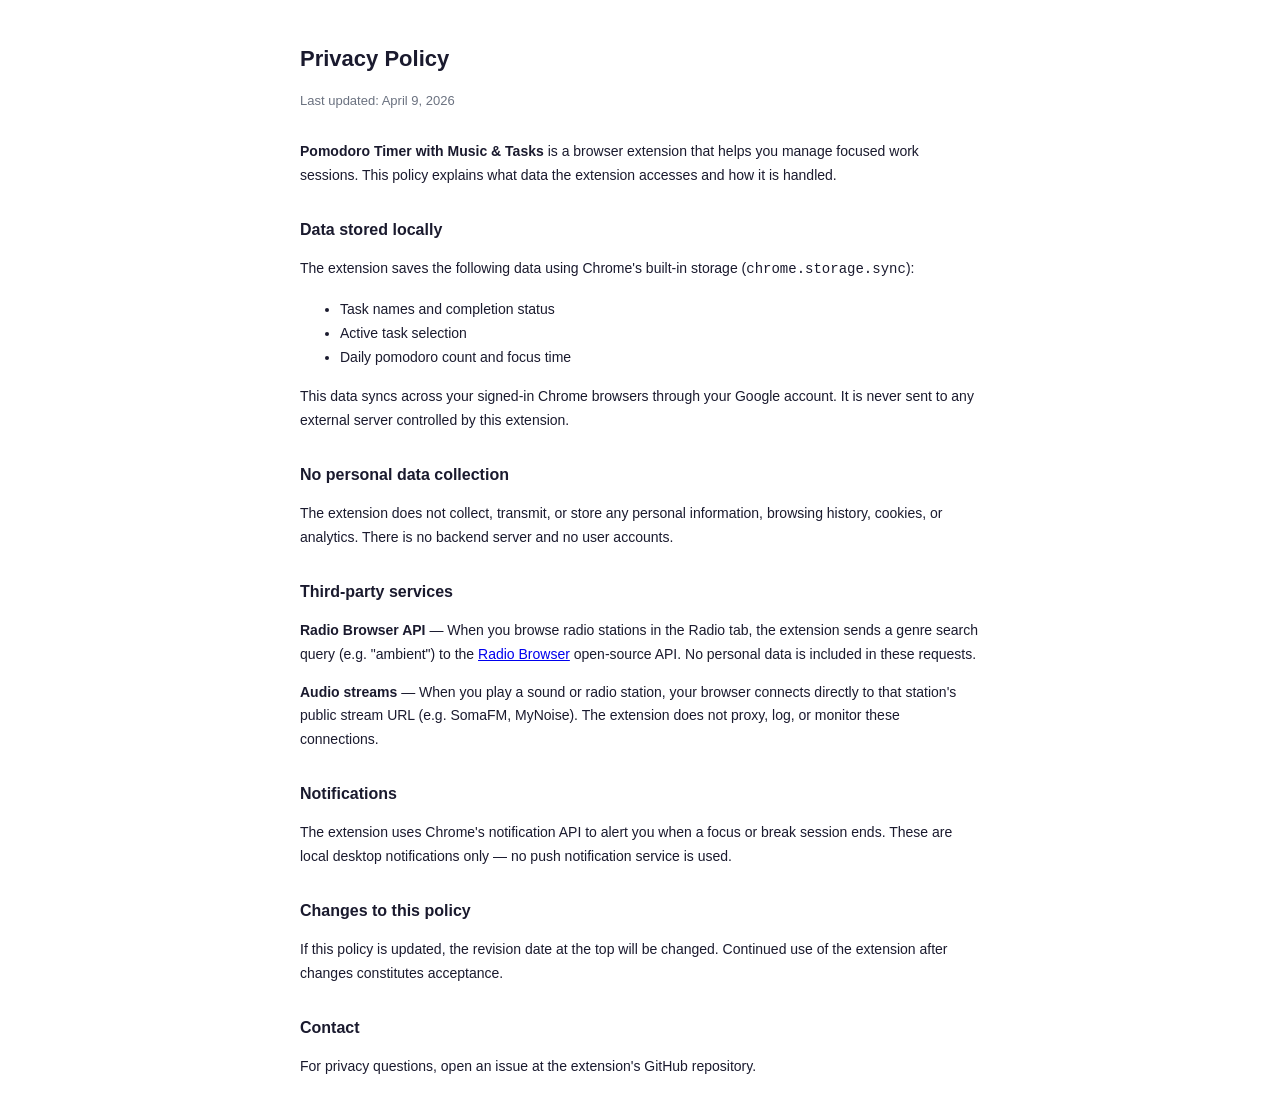
==== privacy-policy.html @ 1c5c2d24 "Add store submission assets, remove session dots, update manifest Created privacy-policy.html and st" ====
<!DOCTYPE html>
<html lang="en">
<head>
  <meta charset="utf-8">
  <meta name="viewport" content="width=device-width, initial-scale=1">
  <title>Privacy Policy - Pomodoro Timer with Music & Tasks</title>
  <style>
    body { font-family: -apple-system, BlinkMacSystemFont, 'Segoe UI', Roboto, sans-serif; max-width: 680px; margin: 40px auto; padding: 0 20px; color: #1a1a2e; line-height: 1.7; }
    h1 { font-size: 22px; margin-bottom: 4px; }
    h2 { font-size: 16px; margin-top: 28px; }
    p, li { font-size: 14px; }
    .updated { font-size: 13px; color: #6b7280; margin-bottom: 28px; }
  </style>
</head>
<body>
  <h1>Privacy Policy</h1>
  <p class="updated">Last updated: April 9, 2026</p>

  <p><strong>Pomodoro Timer with Music &amp; Tasks</strong> is a browser extension that helps you manage focused work sessions. This policy explains what data the extension accesses and how it is handled.</p>

  <h2>Data stored locally</h2>
  <p>The extension saves the following data using Chrome's built-in storage (<code>chrome.storage.sync</code>):</p>
  <ul>
    <li>Task names and completion status</li>
    <li>Active task selection</li>
    <li>Daily pomodoro count and focus time</li>
  </ul>
  <p>This data syncs across your signed-in Chrome browsers through your Google account. It is never sent to any external server controlled by this extension.</p>

  <h2>No personal data collection</h2>
  <p>The extension does not collect, transmit, or store any personal information, browsing history, cookies, or analytics. There is no backend server and no user accounts.</p>

  <h2>Third-party services</h2>
  <p><strong>Radio Browser API</strong> &mdash; When you browse radio stations in the Radio tab, the extension sends a genre search query (e.g. "ambient") to the <a href="https://www.radio-browser.info">Radio Browser</a> open-source API. No personal data is included in these requests.</p>
  <p><strong>Audio streams</strong> &mdash; When you play a sound or radio station, your browser connects directly to that station's public stream URL (e.g. SomaFM, MyNoise). The extension does not proxy, log, or monitor these connections.</p>

  <h2>Notifications</h2>
  <p>The extension uses Chrome's notification API to alert you when a focus or break session ends. These are local desktop notifications only &mdash; no push notification service is used.</p>

  <h2>Changes to this policy</h2>
  <p>If this policy is updated, the revision date at the top will be changed. Continued use of the extension after changes constitutes acceptance.</p>

  <h2>Contact</h2>
  <p>For privacy questions, open an issue at the extension's GitHub repository.</p>
</body>
</html>
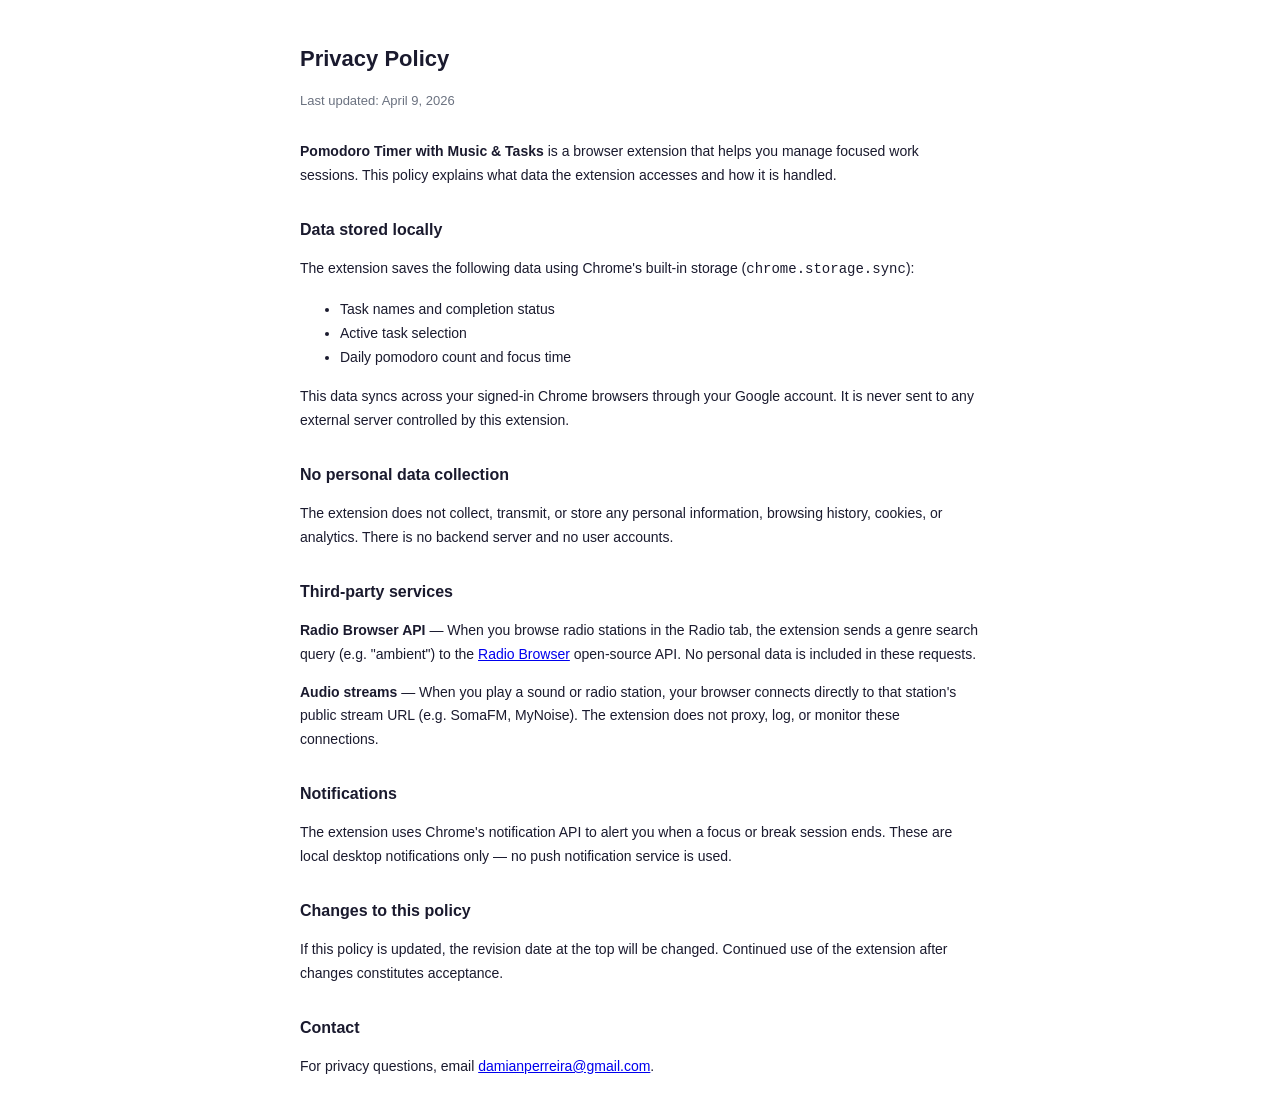
==== commit 9a06cdf0: "Prepare extension for Chrome Web Store review Fix privacy policy contact, add lang/title to sidepane" ====
--- a/privacy-policy.html
+++ b/privacy-policy.html
@@ -41,6 +41,6 @@
   <p>If this policy is updated, the revision date at the top will be changed. Continued use of the extension after changes constitutes acceptance.</p>
 
   <h2>Contact</h2>
-  <p>For privacy questions, open an issue at the extension's GitHub repository.</p>
+  <p>For privacy questions, email <a href="mailto:damianperreira@gmail.com">damianperreira@gmail.com</a>.</p>
 </body>
 </html>
